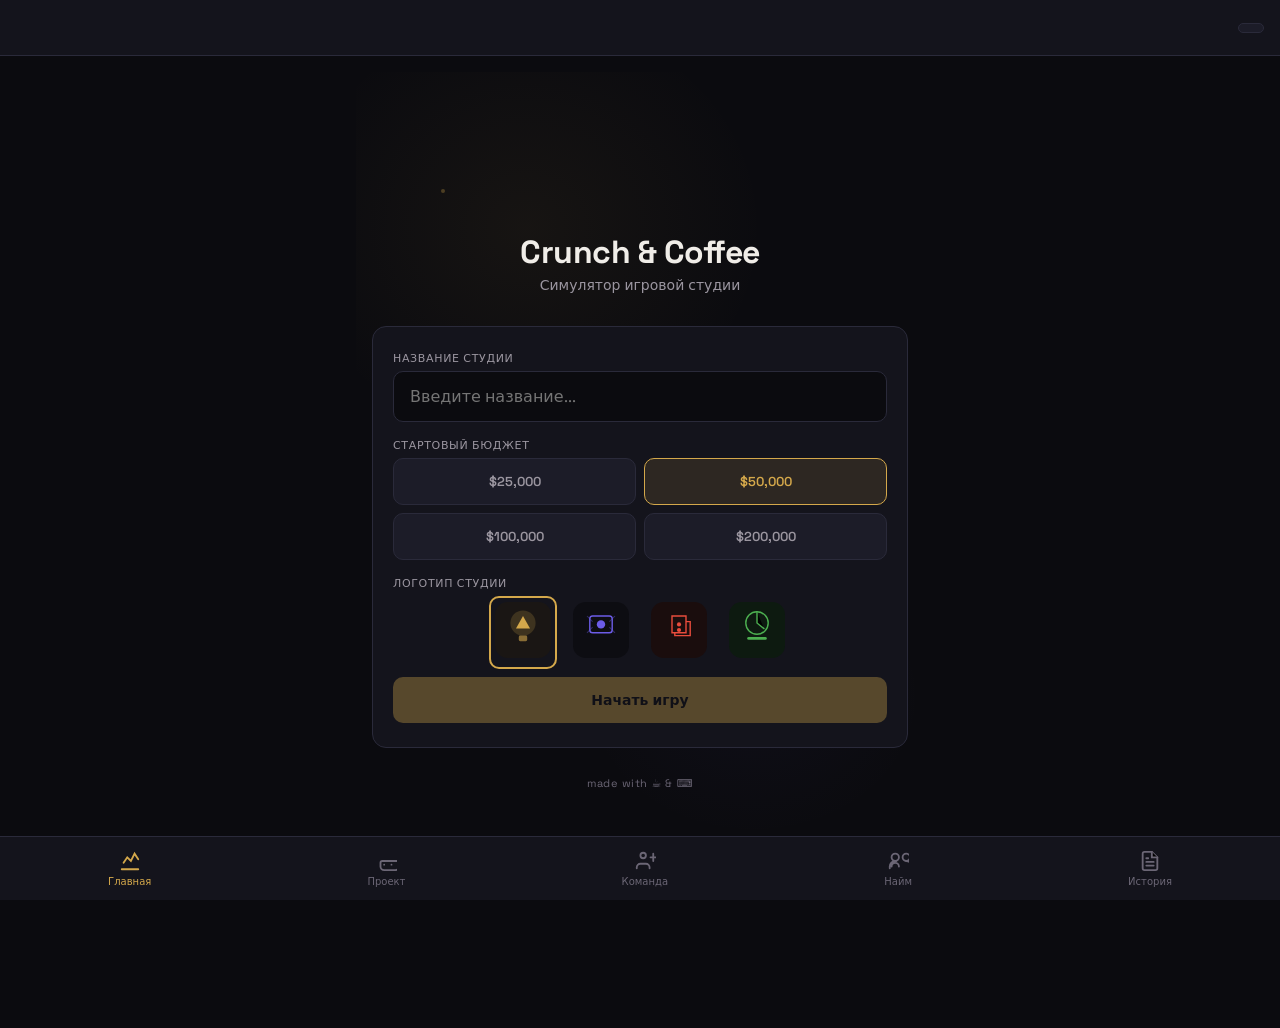
==== mobile/index.html @ b039c9ba "Crunch & Coffee — Game Dev Simulator" ====
<!DOCTYPE html>
<html lang="ru">
<head>
<meta charset="UTF-8">
<meta name="viewport" content="width=device-width, initial-scale=1.0, maximum-scale=1.0, user-scalable=no">
<title>Crunch & Coffee — Game Dev Sim</title>
<link rel="preconnect" href="https://fonts.googleapis.com">
<link href="https://fonts.googleapis.com/css2?family=Space+Grotesk:wght@400;500;600;700&family=JetBrains+Mono:wght@400;500&display=swap" rel="stylesheet">
<link rel="stylesheet" href="style.css">
</head>
<body>
<div id="app">
  <header id="mobile-header">
    <div id="header-brand">
      <div id="header-logo"></div>
      <div id="header-info"></div>
    </div>
    <div id="header-week"></div>
  </header>
  <main id="content">
    <div id="screen-start" class="screen active"></div>
    <div id="screen-dashboard" class="screen"></div>
    <div id="screen-project" class="screen"></div>
    <div id="screen-team" class="screen"></div>
    <div id="screen-hire" class="screen"></div>
    <div id="screen-history" class="screen"></div>
  </main>
  <nav id="bottom-nav"></nav>
</div>
<div id="modal-overlay" class="modal-hidden">
  <div class="modal" id="modal-content"></div>
</div>
<script src="../shared/svg.js"></script>
<script src="../shared/data.js"></script>
<script src="../shared/game.js"></script>
<script src="../shared/editor.js"></script>
<script src="../shared/room.js"></script>
<script src="app.js"></script>
</body>
</html>
---- mobile/style.css ----
/* Crunch & Coffee — Mobile Styles */

*, *::before, *::after { box-sizing: border-box; margin: 0; padding: 0; }

:root {
  --bg: #0B0B0F;
  --surface: #14141C;
  --surface-2: #1C1C28;
  --surface-3: #242430;
  --border: #2A2A3A;
  --text: #F0EDE8;
  --text-2: #9B96A0;
  --text-3: #6B6675;
  --accent: #D4A84B;
  --accent-dim: #D4A84B20;
  --red: #E74C3C;
  --green: #4CAF50;
  --blue: #3498DB;
  --purple: #6C5CE7;
  --orange: #F39C12;
  --radius: 14px;
  --radius-sm: 10px;
  --font: 'Space Grotesk', system-ui, -apple-system, sans-serif;
  --mono: 'JetBrains Mono', monospace;
}

html { font-size: 16px; }
body {
  font-family: var(--font);
  background: var(--bg);
  color: var(--text);
  min-height: 100vh;
  overflow-x: hidden;
  -webkit-font-smoothing: antialiased;
  padding-bottom: 72px;
  padding-top: 56px;
}

#app { min-height: 100vh; }

/* Mobile Header */
#mobile-header {
  position: fixed;
  top: 0;
  left: 0;
  right: 0;
  height: 56px;
  background: var(--surface);
  border-bottom: 1px solid var(--border);
  display: flex;
  align-items: center;
  justify-content: space-between;
  padding: 0 16px;
  z-index: 20;
  backdrop-filter: blur(12px);
}
#header-brand { display: flex; align-items: center; gap: 10px; }
#header-logo { display: flex; }
#header-info .studio-name { font-size: 14px; font-weight: 600; line-height: 1.2; }
#header-info .budget-label { font-size: 11px; color: var(--text-3); }
#header-week {
  font-family: var(--mono);
  font-size: 13px;
  color: var(--text-2);
  background: var(--surface-2);
  padding: 4px 12px;
  border-radius: 99px;
  border: 1px solid var(--border);
}

/* Bottom Nav */
#bottom-nav {
  position: fixed;
  bottom: 0;
  left: 0;
  right: 0;
  height: 64px;
  background: var(--surface);
  border-top: 1px solid var(--border);
  display: flex;
  justify-content: space-around;
  align-items: center;
  z-index: 20;
  padding-bottom: env(safe-area-inset-bottom, 0);
}
.nav-item {
  display: flex;
  flex-direction: column;
  align-items: center;
  gap: 2px;
  padding: 6px 12px;
  border: none;
  background: transparent;
  color: var(--text-3);
  font-family: var(--font);
  font-size: 10px;
  font-weight: 500;
  cursor: pointer;
  transition: color 0.2s;
  -webkit-tap-highlight-color: transparent;
  touch-action: manipulation;
}
.nav-item svg { width: 22px; height: 22px; }
.nav-item.active { color: var(--accent); }
.nav-item span { margin-top: 1px; }

/* Content */
#content {
  padding: 16px;
  max-width: 600px;
  margin: 0 auto;
}

.screen { display: none; }
.screen.active { display: block; }

.screen-header {
  display: flex;
  align-items: center;
  justify-content: space-between;
  margin-bottom: 20px;
}
.screen-header h2 { font-size: 20px; font-weight: 700; letter-spacing: -0.3px; }
.header-actions { display: flex; gap: 8px; }

/* Buttons */
.btn-primary, .btn-secondary, .btn-danger {
  display: inline-flex;
  align-items: center;
  justify-content: center;
  gap: 6px;
  padding: 14px 24px;
  border: none;
  border-radius: var(--radius-sm);
  font-family: var(--font);
  font-size: 14px;
  font-weight: 600;
  cursor: pointer;
  transition: all 0.2s;
  touch-action: manipulation;
  -webkit-tap-highlight-color: transparent;
}
.btn-primary {
  background: var(--accent);
  color: #0B0B0F;
  width: 100%;
}
.btn-primary:disabled { opacity: 0.35; cursor: not-allowed; }
.btn-secondary {
  background: var(--surface-2);
  color: var(--text);
  border: 1px solid var(--border);
  padding: 10px 18px;
  font-size: 13px;
}
.btn-danger {
  background: var(--red);
  color: #fff;
  padding: 10px 18px;
  font-size: 13px;
}

/* Cards */
.card {
  background: var(--surface);
  border: 1px solid var(--border);
  border-radius: var(--radius);
  padding: 20px;
  margin-bottom: 12px;
}
.card h3 {
  font-size: 13px;
  font-weight: 600;
  color: var(--text-2);
  text-transform: uppercase;
  letter-spacing: 0.05em;
  margin-bottom: 14px;
}

/* Stats */
.stats-grid {
  display: grid;
  grid-template-columns: repeat(2, 1fr);
  gap: 10px;
  margin-bottom: 16px;
}
.stat-card {
  background: var(--surface);
  border: 1px solid var(--border);
  border-radius: var(--radius);
  padding: 16px;
}
.stat-icon { margin-bottom: 6px; width: 32px; height: 32px; border-radius: var(--radius-sm); display: flex; align-items: center; justify-content: center; }
.stat-label { font-size: 10px; color: var(--text-3); text-transform: uppercase; letter-spacing: 0.06em; }
.stat-value { font-family: var(--mono); font-size: 20px; font-weight: 600; }

/* Option Grid */
.option-grid {
  display: grid;
  grid-template-columns: repeat(2, 1fr);
  gap: 8px;
  margin-bottom: 8px;
}
.option-btn {
  padding: 12px;
  background: var(--surface-2);
  border: 1px solid var(--border);
  border-radius: var(--radius-sm);
  color: var(--text-2);
  font-family: var(--font);
  font-size: 13px;
  font-weight: 500;
  cursor: pointer;
  transition: all 0.2s;
  text-align: center;
}
.option-btn.selected {
  border-color: var(--accent);
  background: var(--accent-dim);
  color: var(--accent);
}

/* Estimate */
.estimate-box {
  background: var(--surface-2);
  border: 1px solid var(--border);
  border-radius: var(--radius);
  padding: 16px;
  margin: 12px 0;
}
.estimate-box .est-row {
  display: flex;
  justify-content: space-between;
  align-items: center;
  padding: 8px 0;
  border-bottom: 1px solid var(--border);
}
.estimate-box .est-row:last-child { border-bottom: none; }
.estimate-box .est-label { font-size: 13px; color: var(--text-3); }
.estimate-box .est-value { font-family: var(--mono); font-size: 15px; font-weight: 600; }

/* Progress */
.progress-group { margin: 16px 0; }
.progress-item { margin-bottom: 14px; }
.progress-label {
  display: flex;
  justify-content: space-between;
  font-size: 13px;
  margin-bottom: 6px;
}
.progress-label span:first-child { color: var(--text-2); }
.progress-label span:last-child { font-family: var(--mono); }
.progress-bar {
  height: 8px;
  background: var(--surface-2);
  border-radius: 99px;
  overflow: hidden;
}
.progress-bar .fill {
  height: 100%;
  border-radius: 99px;
  transition: width 0.5s;
  background: var(--accent);
}
.progress-bar .fill.green { background: var(--green); }
.progress-bar .fill.blue { background: var(--blue); }
.progress-bar .fill.purple { background: var(--purple); }

/* Team grid mobile */
.team-grid { display: flex; flex-direction: column; gap: 10px; }
.team-card {
  background: var(--surface);
  border: 1px solid var(--border);
  border-radius: var(--radius);
  padding: 16px;
  display: flex;
  align-items: center;
  gap: 14px;
}
.team-card .emp-info { flex: 1; }
.team-card .emp-name { font-weight: 600; font-size: 15px; }
.team-card .emp-role { font-size: 12px; color: var(--text-3); }
.team-card .emp-mood { font-size: 13px; font-family: var(--mono); }
.team-card .emp-salary { font-size: 12px; color: var(--text-3); font-family: var(--mono); margin-top: 2px; }

/* Candidates */
.candidate-card {
  display: flex;
  align-items: center;
  gap: 14px;
  background: var(--surface);
  border: 1px solid var(--border);
  border-radius: var(--radius);
  padding: 16px;
  margin-bottom: 10px;
}
.candidate-card .cand-info { flex: 1; }
.candidate-card .cand-name { font-weight: 600; font-size: 15px; }
.candidate-card .cand-details { display: flex; flex-wrap: wrap; gap: 8px; margin-top: 4px; font-size: 12px; color: var(--text-3); }

/* Log */
.log-entry {
  padding: 10px 0;
  border-bottom: 1px solid var(--border);
  font-size: 13px;
  line-height: 1.4;
}
.log-entry:last-child { border-bottom: none; }
.log-entry .log-week { font-family: var(--mono); font-size: 11px; color: var(--text-3); display: block; margin-bottom: 2px; }

/* Completed games */
.completed-card {
  background: var(--surface);
  border: 1px solid var(--border);
  border-radius: var(--radius);
  padding: 18px;
  margin-bottom: 10px;
}
.completed-card .game-header { display: flex; align-items: center; gap: 14px; margin-bottom: 8px; }
.completed-card .game-rating {
  width: 44px;
  height: 44px;
  border-radius: var(--radius-sm);
  display: flex;
  align-items: center;
  justify-content: center;
  font-family: var(--mono);
  font-size: 20px;
  font-weight: 700;
  flex-shrink: 0;
}
.completed-card .game-name { font-weight: 600; font-size: 15px; }
.completed-card .game-meta { font-size: 12px; color: var(--text-3); margin-top: 2px; }
.completed-card .game-profit {
  font-family: var(--mono);
  font-size: 16px;
  font-weight: 600;
}

/* Start screen */
#screen-start {
  display: none;
  position: relative;
  min-height: calc(100vh - 120px);
  text-align: center;
  overflow: hidden;
}
#screen-start.active { display: flex; align-items: center; justify-content: center; }

.start-content { width: 100%; padding: 40px 16px; position: relative; z-index: 2; }

/* Animated BG */
.start-bg {
  position: absolute; inset: 0; z-index: 0;
  background: radial-gradient(ellipse 60% 40% at 30% 20%, rgba(212,168,75,0.06) 0%, transparent 70%),
              radial-gradient(ellipse 50% 30% at 70% 80%, rgba(108,92,231,0.04) 0%, transparent 60%);
  animation: bgPulse 8s ease-in-out infinite alternate;
}
@keyframes bgPulse {
  0% { opacity: 0.5; transform: scale(1); }
  100% { opacity: 1; transform: scale(1.05); }
}

/* Particles */
.start-particle {
  position: absolute; z-index: 1;
  border-radius: 50%;
  pointer-events: none;
}
.start-p1 {
  width: 4px; height: 4px; background: var(--accent);
  top: 15%; left: 15%; opacity: 0.3;
  animation: floatA 12s ease-in-out infinite;
}
.start-p2 {
  width: 5px; height: 5px; background: var(--purple);
  top: 55%; right: 12%; opacity: 0.2;
  animation: floatA 14s ease-in-out infinite reverse;
}
@keyframes floatA {
  0%, 100% { transform: translateY(0) translateX(0); }
  25% { transform: translateY(-20px) translateX(10px); }
  50% { transform: translateY(-5px) translateX(-15px); }
  75% { transform: translateY(-25px) translateX(8px); }
}

/* Animations */
.anim-fade-up {
  opacity: 0;
  transform: translateY(20px);
  animation: fadeUp 0.7s cubic-bezier(0.16,1,0.3,1) forwards;
}
@keyframes fadeUp {
  to { opacity: 1; transform: translateY(0); }
}

.anim-glow {
  animation: glowPulse 2s ease-in-out infinite;
}
@keyframes glowPulse {
  0%, 100% { box-shadow: 0 0 0 0 rgba(212,168,75,0.3); }
  50% { box-shadow: 0 0 20px 4px rgba(212,168,75,0.15); }
}

.start-logo {
  margin-bottom: 20px;
  filter: drop-shadow(0 0 20px rgba(212,168,75,0.15));
  animation: floatMug 4s ease-in-out infinite;
}
@keyframes floatMug {
  0%, 100% { transform: translateY(0); }
  50% { transform: translateY(-8px); }
}

.start-title {
  font-size: 32px;
  font-weight: 700;
  letter-spacing: -0.5px;
  margin-bottom: 4px;
}
.start-sub { color: var(--text-2); font-size: 14px; margin-bottom: 32px; }

.start-footer {
  margin-top: 28px;
  font-size: 11px;
  color: var(--text-3);
  letter-spacing: 0.05em;
}

.start-form {
  background: var(--surface);
  border: 1px solid var(--border);
  border-radius: var(--radius);
  padding: 24px 20px;
  text-align: left;
}
.start-form label {
  display: block;
  font-size: 11px;
  text-transform: uppercase;
  letter-spacing: 0.06em;
  color: var(--text-2);
  margin-bottom: 6px;
  margin-top: 16px;
}
.start-form label:first-child { margin-top: 0; }
.start-form input[type="text"] {
  width: 100%;
  padding: 14px 16px;
  background: var(--bg);
  border: 1px solid var(--border);
  border-radius: var(--radius-sm);
  color: var(--text);
  font-family: var(--font);
  font-size: 16px;
  outline: none;
}

.budget-select { display: grid; grid-template-columns: repeat(2, 1fr); gap: 8px; }
.budget-opt {
  padding: 14px;
  background: var(--surface-2);
  border: 1px solid var(--border);
  border-radius: var(--radius-sm);
  color: var(--text-2);
  font-family: var(--font);
  font-weight: 600;
  font-size: 13px;
  cursor: pointer;
}
.budget-opt.active { border-color: var(--accent); background: var(--accent-dim); color: var(--accent); }

.logo-select { display: flex; gap: 10px; justify-content: center; margin-bottom: 8px; flex-wrap: wrap; }
.logo-opt {
  cursor: pointer;
  border-radius: var(--radius-sm);
  border: 2px solid transparent;
  padding: 4px;
}
.logo-opt.selected { border-color: var(--accent); }

/* Modal */
#modal-overlay {
  position: fixed;
  inset: 0;
  background: rgba(0,0,0,0.7);
  z-index: 100;
  display: flex;
  align-items: flex-end;
  justify-content: center;
  transition: opacity 0.25s;
}
#modal-overlay.modal-hidden { opacity: 0; pointer-events: none; }
.modal {
  background: var(--surface);
  border: 1px solid var(--border);
  border-radius: var(--radius) var(--radius) 0 0;
  padding: 28px 24px;
  padding-bottom: calc(28px + env(safe-area-inset-bottom, 0));
  max-width: 500px;
  width: 100%;
  max-height: 80vh;
  overflow-y: auto;
}
.modal h2 { font-size: 20px; margin-bottom: 12px; }
.modal p { color: var(--text-2); font-size: 14px; line-height: 1.6; margin-bottom: 12px; }
.modal .btn-primary { width: 100%; justify-content: center; margin-top: 8px; }

/* Project meta */
.project-meta-row {
  display: flex;
  flex-wrap: wrap;
  gap: 8px;
  margin-bottom: 16px;
}
.meta-chip {
  background: var(--surface-2);
  padding: 6px 12px;
  border-radius: 99px;
  font-size: 12px;
  color: var(--text-2);
}

.assignee-row {
  display: flex;
  align-items: center;
  gap: 12px;
  padding: 10px 12px;
  background: var(--surface-2);
  border-radius: var(--radius-sm);
  margin-bottom: 6px;
}
.assignee-row .assignee-name { font-size: 14px; flex: 1; }
.assignee-row .assignee-role { font-size: 11px; color: var(--text-3); }

/* Game over */
.game-over { text-align: center; padding: 20px 0; }
.game-over h2 { font-size: 26px; margin-bottom: 12px; }

.empty-state { color: var(--text-3); font-size: 14px; text-align: center; padding: 20px 0; }

/* Mobile role groups */
.m-role-group { margin-bottom: 16px; }
.m-role-header {
  display: flex;
  align-items: center;
  justify-content: space-between;
  padding: 10px 12px;
  margin-bottom: 6px;
  background: var(--surface);
  border-radius: var(--radius-sm);
}
.m-emp-row {
  display: flex;
  align-items: center;
  gap: 12px;
  padding: 12px;
  background: var(--surface);
  border: 1px solid var(--border);
  border-radius: var(--radius-sm);
  margin-bottom: 6px;
}
.assignee-row.focused {
  background: var(--accent-dim);
  border-left: 2px solid var(--accent);
}
.m-code-panel {
  background: var(--surface);
  border: 1px solid var(--border);
  border-radius: var(--radius-sm);
  margin-bottom: 12px;
  overflow: hidden;
}

.m-editor-wrap {
  min-height: 140px;
  border: 1px solid var(--border);
  border-radius: var(--radius-sm);
  overflow: hidden;
}

/* Custom Editor (mobile) */
.custom-editor {
  display: flex;
  background: #0D0D12;
  min-height: 100px;
  font-family: 'JetBrains Mono', monospace;
  font-size: 11px;
  line-height: 1.5;
}
.editor-gutter {
  flex-shrink: 0;
  width: 32px;
  padding: 6px 0;
  background: #0A0A0E;
  text-align: right;
  color: #3A3A4A;
  user-select: none;
  overflow: hidden;
}
.editor-gutter span {
  display: block;
  padding: 0 6px 0 2px;
  font-size: 10px;
}
.editor-textarea {
  flex: 1;
  padding: 6px 10px;
  background: transparent;
  border: none;
  color: #E0DDD8;
  font-family: 'JetBrains Mono', monospace;
  font-size: 11px;
  line-height: 1.5;
  resize: none;
  outline: none;
  tab-size: 2;
  white-space: pre;
  overflow-wrap: normal;
  overflow-x: auto;
}
.editor-textarea::selection {
  background: rgba(212,168,75,0.25);
}
.editor-textarea:focus {
  box-shadow: inset 0 0 0 1px rgba(212,168,75,0.15);
}

/* Room bar mobile */
.m-room-bar {
  display: flex;
  align-items: center;
  gap: 6px;
  background: var(--surface);
  border: 1px solid var(--border);
  border-radius: var(--radius-sm);
  padding: 4px 10px;
  font-size: 11px;
}
.btn-room {
  background: var(--surface-2);
  border: 1px solid var(--border);
  border-radius: var(--radius-sm);
  color: var(--text-2);
  padding: 8px 10px;
  font-size: 14px;
  cursor: pointer;
  line-height: 1;
}
.btn-room:hover { background: var(--surface-3); color: var(--text); }
.room-name-input {
  width: 100%;
  padding: 10px 14px;
  background: var(--bg);
  border: 1px solid var(--border);
  border-radius: var(--radius-sm);
  color: var(--text);
  font-family: var(--font);
  font-size: 15px;
  outline: none;
  margin-bottom: 8px;
}
.room-name-input:focus { border-color: var(--accent); }
.room-code-input {
  font-family: var(--mono);
  font-size: 20px;
  text-align: center;
  letter-spacing: 4px;
  text-transform: uppercase;
}
.room-code {
  font-family: var(--mono);
  color: var(--accent);
  font-weight: 600;
  font-size: 12px;
  white-space: nowrap;
}
.room-code strong {
  font-size: 14px;
  letter-spacing: 2px;
}
.room-members {
  color: var(--text-3);
  font-size: 10px;
}
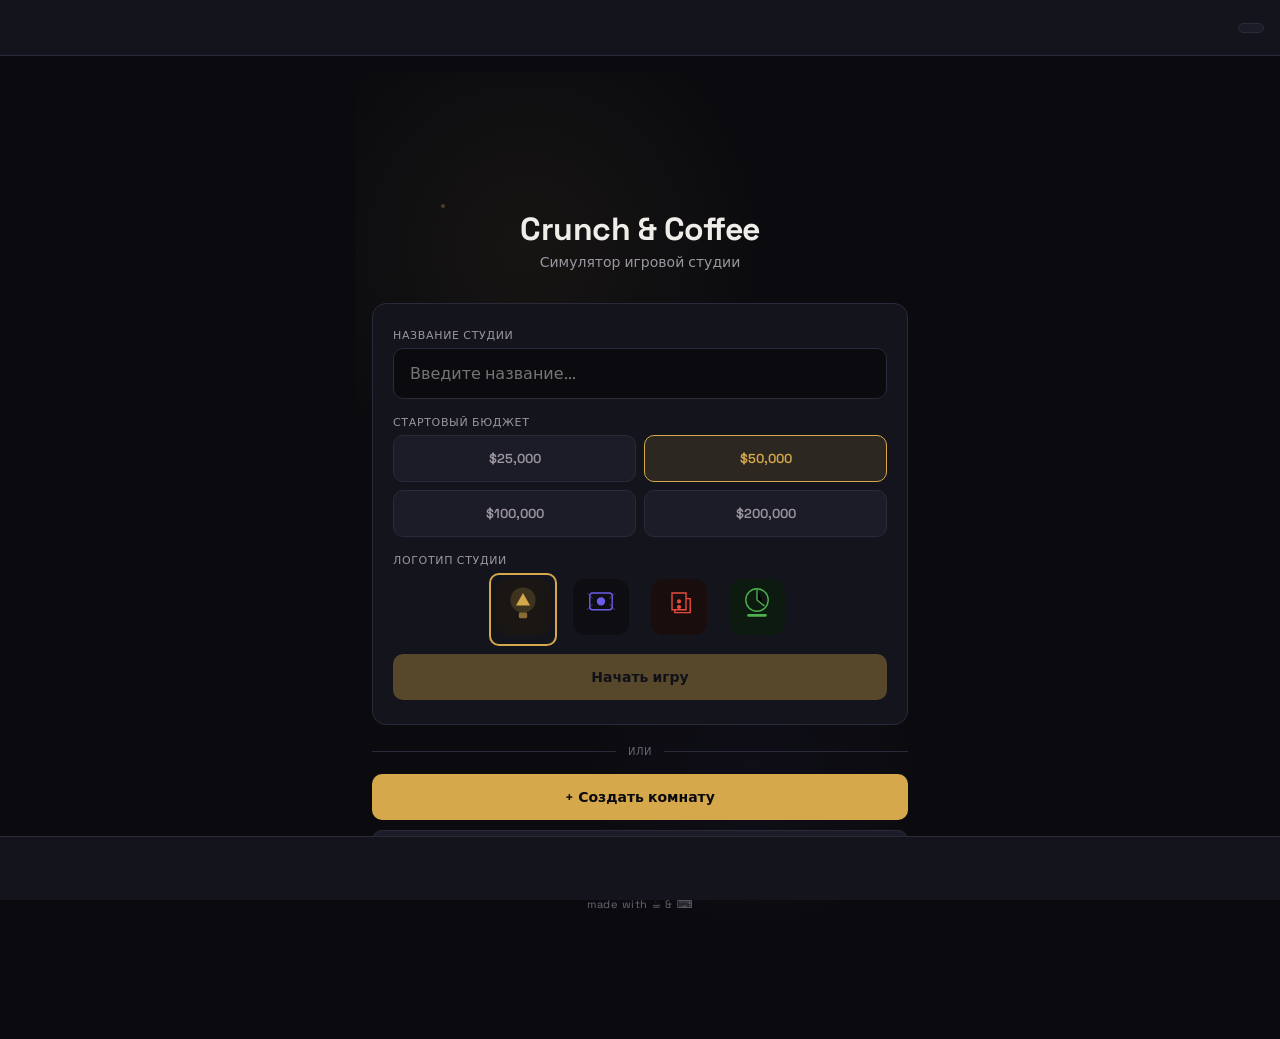
==== commit ebb48e77: "Add players nav item, fix project sync for guests" ====
--- a/mobile/index.html
+++ b/mobile/index.html
@@ -24,6 +24,7 @@
     <div id="screen-team" class="screen"></div>
     <div id="screen-hire" class="screen"></div>
     <div id="screen-history" class="screen"></div>
+    <div id="screen-players" class="screen"></div>
   </main>
   <nav id="bottom-nav"></nav>
 </div>
--- a/mobile/style.css
+++ b/mobile/style.css
@@ -683,3 +683,53 @@
   color: var(--text-3);
   font-size: 10px;
 }
+
+/* Start screen room buttons */
+.start-room { margin-top: 20px; }
+.start-room-divider {
+  display: flex;
+  align-items: center;
+  gap: 12px;
+  margin-bottom: 16px;
+  color: var(--text-3);
+  font-size: 10px;
+  text-transform: uppercase;
+  letter-spacing: 0.05em;
+}
+.start-room-divider::before,
+.start-room-divider::after {
+  content: '';
+  flex: 1;
+  height: 1px;
+  background: var(--border);
+}
+.start-room-buttons {
+  display: flex;
+  flex-direction: column;
+  gap: 10px;
+}
+
+/* Room players list */
+.room-players {
+  display: flex;
+  flex-direction: column;
+  gap: 6px;
+}
+.room-player-row {
+  display: flex;
+  align-items: center;
+  gap: 10px;
+  padding: 10px 12px;
+  background: var(--surface-2);
+  border-radius: var(--radius-sm);
+}
+.room-player-dot {
+  width: 8px;
+  height: 8px;
+  border-radius: 50%;
+  flex-shrink: 0;
+}
+.room-dot-you { background: var(--green); }
+.room-dot-other { background: var(--accent); }
+.room-player-name { flex: 1; font-size: 14px; font-weight: 500; }
+.room-player-tag { font-size: 10px; color: var(--text-3); text-transform: uppercase; letter-spacing: 0.05em; }
